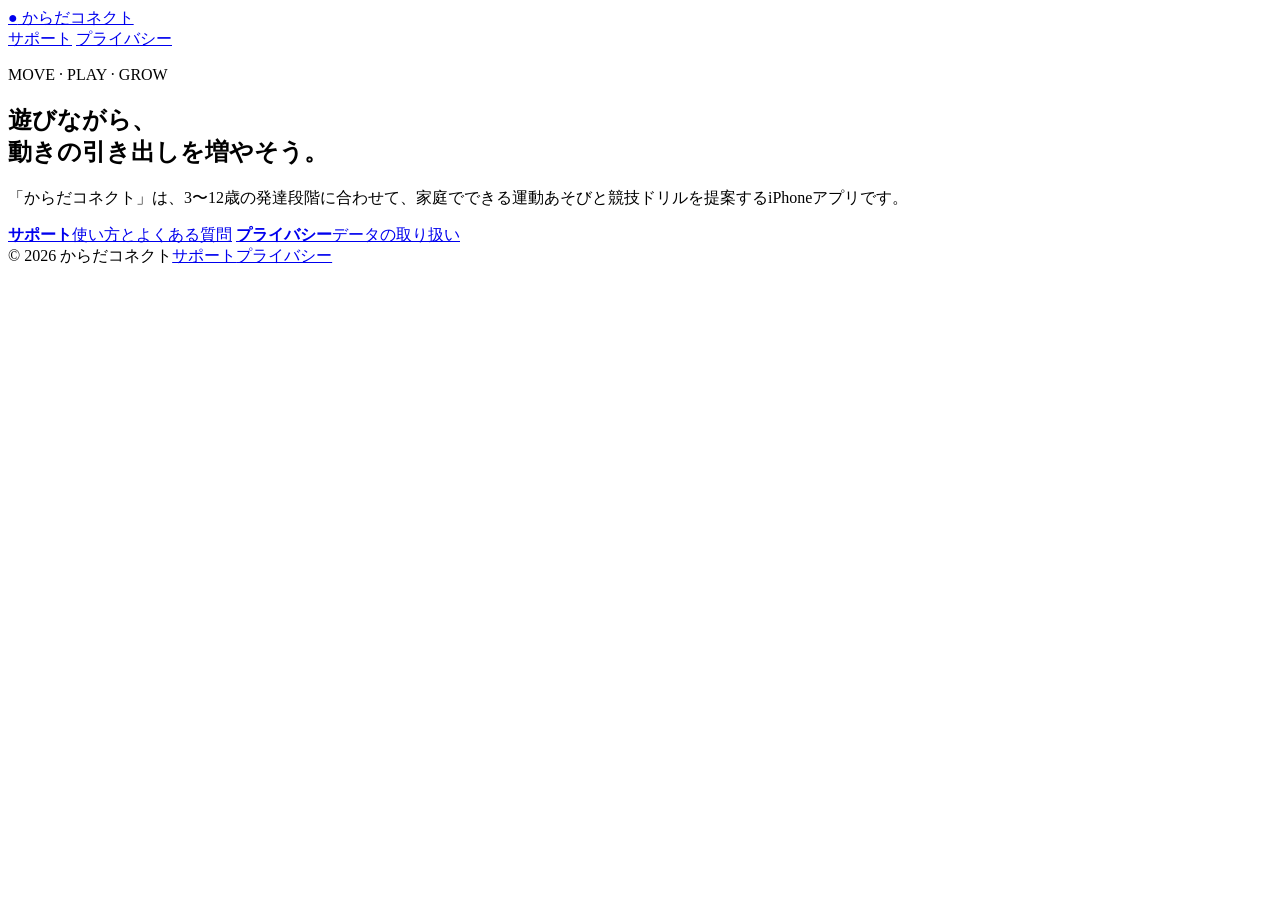
==== karada-connect/index.html @ 32f9a1f8 "Add Karada Connect index.html" ====
<!doctype html>
<html lang="ja">
<head>
  <meta charset="utf-8">
  <meta name="viewport" content="width=device-width, initial-scale=1">
  <meta name="description" content="からだコネクトの公式サポートサイトです。">
  <title>からだコネクト</title>
  <link rel="stylesheet" href="assets/style.css">
</head>
<body>
  <header class="site-header">
    <a class="brand" href="./"><span aria-hidden="true">●</span> からだコネクト</a>
    <nav aria-label="メインナビゲーション">
      <a href="support/">サポート</a>
      <a href="privacy/">プライバシー</a>
    </nav>
  </header>
  <main>
    <article class="hero">
      <p class="eyebrow">MOVE · PLAY · GROW</p>
      <h1>遊びながら、<br>動きの引き出しを増やそう。</h1>
      <p class="lead">「からだコネクト」は、3〜12歳の発達段階に合わせて、家庭でできる運動あそびと競技ドリルを提案するiPhoneアプリです。</p>
      <div class="cards">
        <a class="card" href="support/"><strong>サポート</strong><span>使い方とよくある質問</span></a>
        <a class="card" href="privacy/"><strong>プライバシー</strong><span>データの取り扱い</span></a>
      </div>
    </article>
  </main>
  <footer><span>© 2026 からだコネクト</span><a href="support/">サポート</a><a href="privacy/">プライバシー</a></footer>
</body>
</html>
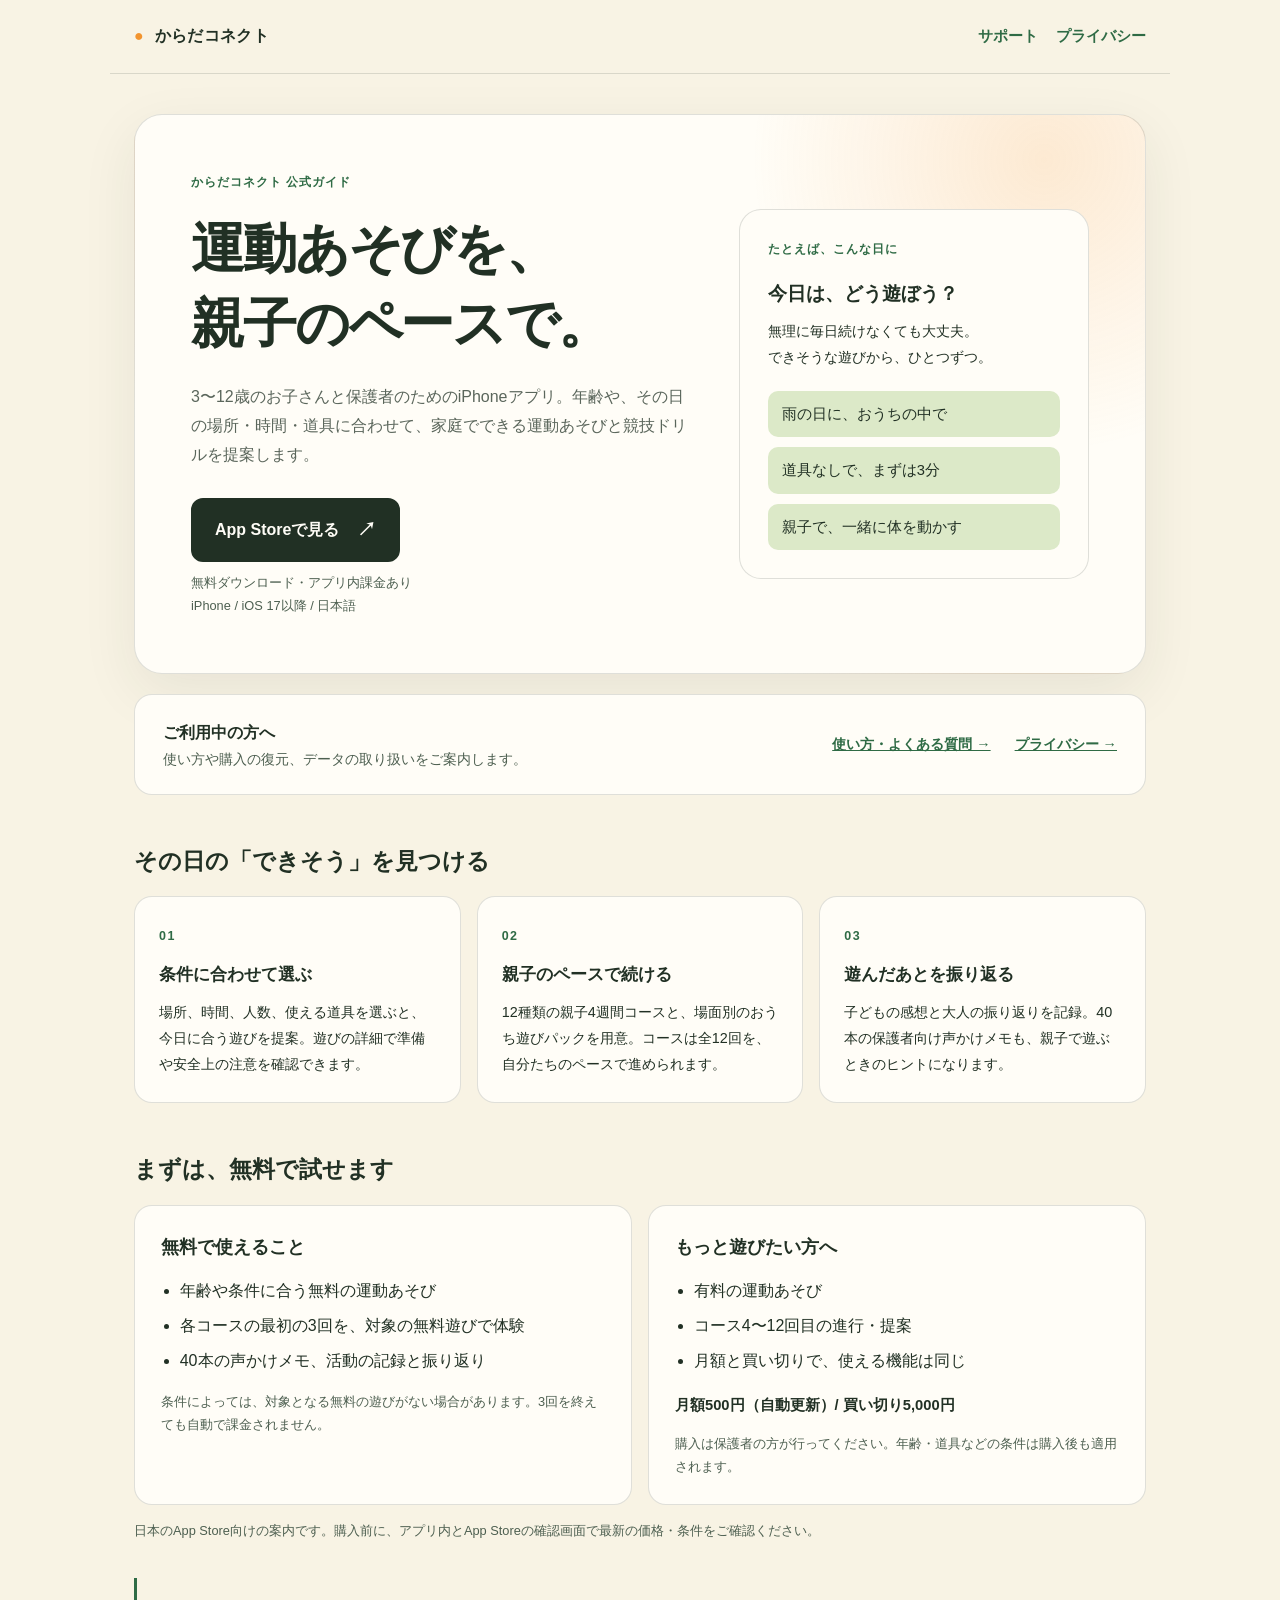
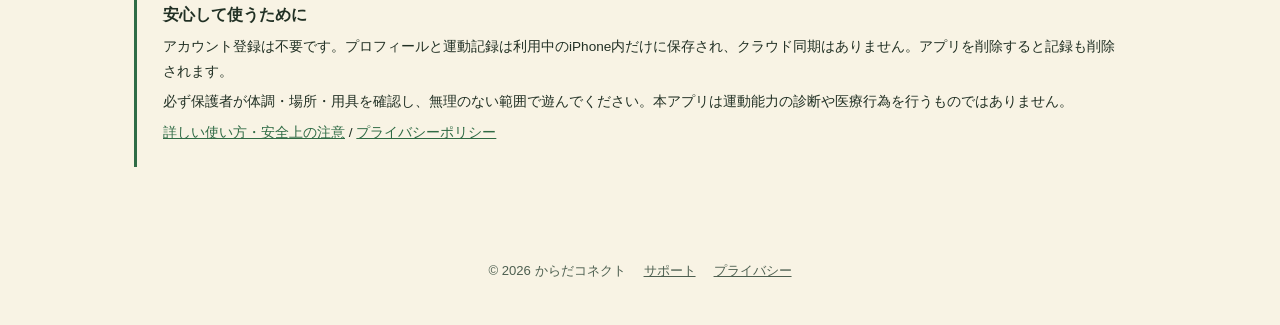
==== commit 1e740009: "Improve Karada Connect app guide and support navigation" ====
--- a/karada-connect/index.html
+++ b/karada-connect/index.html
@@ -3,28 +3,132 @@
 <head>
   <meta charset="utf-8">
   <meta name="viewport" content="width=device-width, initial-scale=1">
-  <meta name="description" content="からだコネクトの公式サポートサイトです。">
-  <title>からだコネクト</title>
+  <meta name="description" content="からだコネクトは、3〜12歳のお子さんと保護者のための運動あそびアプリ。家庭でできる遊びを、その日の場所や時間、道具に合わせて。アプリのご案内、使い方、プライバシーはこちら。">
+  <meta name="theme-color" content="#f8f3e4">
+  <title>からだコネクト | アプリのご案内・サポート</title>
+  <link rel="canonical" href="https://mikirice.github.io/clipmark-support/karada-connect/">
   <link rel="stylesheet" href="assets/style.css">
+  <style>
+    .home .skip-link { position:absolute; top:8px; left:16px; z-index:2; padding:10px 16px; background:var(--paper); transform:translateY(-160%); }
+    .home .skip-link:focus { transform:translateY(0); }
+    .home a:focus-visible { outline:3px solid var(--leaf); outline-offset:5px; }
+    .home .site-header { max-width:1060px; gap:20px; }
+    .home .site-header nav { flex-wrap:wrap; }
+    .home main { max-width:1060px; min-height:0; padding:40px 24px 64px; }
+    .home .intro { padding:clamp(26px,5vw,56px); }
+    .home .intro-grid { display:grid; grid-template-columns:minmax(0,1.45fr) minmax(0,1fr); gap:40px; align-items:center; }
+    .home .eyebrow { margin:0 0 18px; font-size:.78rem; letter-spacing:.08em; }
+    .home h1 { margin:0; font-size:clamp(2rem,4.7vw,3.35rem); line-height:1.4; letter-spacing:-.04em; }
+    .home .lead { margin:22px 0 0; font-size:1rem; }
+    .home .store-link { display:inline-flex; justify-content:center; align-items:center; gap:18px; min-height:52px; margin-top:28px; padding:13px 22px; background:var(--ink); color:var(--paper); border:2px solid var(--ink); border-radius:12px; text-decoration:none; font-weight:700; }
+    .home .store-link:hover { background:var(--leaf); border-color:var(--leaf); }
+    .home .store-link span { font-size:1.2rem; }
+    .home .download-note { margin:9px 0 0; font-size:.8rem; color:#4d5f50; }
+    .home .day-card { padding:28px; border:1px solid var(--line); border-radius:22px; background:var(--paper); }
+    .home .day-card h2 { margin:0; font-size:1.2rem; }
+    .home .day-card p { margin:10px 0 0; font-size:.9rem; }
+    .home .day-label { display:block; margin-bottom:16px; color:var(--leaf); font-size:.78rem; font-weight:700; letter-spacing:.08em; }
+    .home .day-list { list-style:none; margin:20px 0 0; padding:0; display:grid; gap:10px; }
+    .home .day-list li { padding:10px 14px; background:var(--leaf-soft); border-radius:10px; font-size:.92rem; }
+    .home .help-strip { display:flex; justify-content:space-between; gap:24px; align-items:center; margin-top:20px; padding:22px 28px; border:1px solid var(--line); border-radius:18px; background:var(--paper); }
+    .home .help-strip h2 { font-size:1rem; margin:0; }
+    .home .help-strip p { margin:3px 0 0; font-size:.85rem; color:#4d5f50; }
+    .home .help-links { display:flex; flex-wrap:wrap; gap:12px 24px; font-size:.9rem; font-weight:700; }
+    .home .section-heading { font-size:1.45rem; margin:44px 0 18px; }
+    .home .features { display:grid; grid-template-columns:repeat(3,minmax(0,1fr)); gap:16px; }
+    .home .feature { background:var(--paper); border:1px solid var(--line); border-radius:18px; padding:24px; }
+    .home .feature-num { color:var(--leaf); font-size:.78rem; font-weight:700; letter-spacing:.12em; }
+    .home .feature h3 { font-size:1.05rem; margin:10px 0; }
+    .home .feature p { margin:0; font-size:.9rem; }
+    .home .plans { display:grid; grid-template-columns:1fr 1fr; gap:16px; }
+    .home .plan { padding:26px; border:1px solid var(--line); border-radius:18px; background:var(--paper); }
+    .home .plan h3 { margin:0 0 14px; font-size:1.1rem; }
+    .home .plan ul { margin:0; padding-left:1.3em; font-size:.9rem; }
+    .home .plan li + li { margin-top:6px; }
+    .home .plan .price { margin:16px 0 0; font-weight:700; font-size:.92rem; }
+    .home .small-note { margin:14px 0 0; color:#4d5f50; font-size:.8rem; }
+    .home .care-note { margin-top:36px; padding:22px 26px; border-left:3px solid var(--leaf); }
+    .home .care-note h2 { font-size:1rem; margin:0 0 8px; }
+    .home .care-note p { margin:6px 0 0; font-size:.85rem; }
+    .home footer { max-width:1060px; margin:auto; color:#4d5f50; }
+    @media (max-width:760px) {
+      .home .intro-grid { grid-template-columns:1fr; gap:28px; }
+      .home .day-card { padding:22px; }
+      .home .day-list { margin-top:16px; }
+      .home .features { grid-template-columns:1fr; }
+      .home .feature { padding:22px; }
+      .home .help-strip { align-items:flex-start; flex-direction:column; gap:14px; }
+    }
+    @media (max-width:520px) {
+      .home .site-header { padding:18px 20px; flex-direction:column; gap:8px; }
+      .home main { padding:24px 16px 40px; }
+      .home h1 { font-size:clamp(1.65rem,7vw,2rem); }
+      .home .day-card h2 { font-size:1.05rem; }
+      .home .plans { grid-template-columns:1fr; }
+      .home .store-link { display:flex; }
+      .home .help-strip { padding:22px; }
+      .home footer { padding:24px 20px; }
+    }
+  </style>
 </head>
-<body>
+<body class="home">
+  <a class="skip-link" href="#main">本文へ移動</a>
   <header class="site-header">
     <a class="brand" href="./"><span aria-hidden="true">●</span> からだコネクト</a>
-    <nav aria-label="メインナビゲーション">
-      <a href="support/">サポート</a>
-      <a href="privacy/">プライバシー</a>
-    </nav>
+    <nav aria-label="メインナビゲーション"><a href="support/">サポート</a><a href="privacy/">プライバシー</a></nav>
   </header>
-  <main>
-    <article class="hero">
-      <p class="eyebrow">MOVE · PLAY · GROW</p>
-      <h1>遊びながら、<br>動きの引き出しを増やそう。</h1>
-      <p class="lead">「からだコネクト」は、3〜12歳の発達段階に合わせて、家庭でできる運動あそびと競技ドリルを提案するiPhoneアプリです。</p>
-      <div class="cards">
-        <a class="card" href="support/"><strong>サポート</strong><span>使い方とよくある質問</span></a>
-        <a class="card" href="privacy/"><strong>プライバシー</strong><span>データの取り扱い</span></a>
+  <main id="main">
+    <article class="hero intro" aria-labelledby="intro-title">
+      <div class="intro-grid">
+        <div>
+          <p class="eyebrow">からだコネクト 公式ガイド</p>
+          <h1 id="intro-title">運動あそびを、<br>親子のペースで。</h1>
+          <p class="lead">3〜12歳のお子さんと保護者のためのiPhoneアプリ。年齢や、その日の場所・時間・道具に合わせて、家庭でできる運動あそびと競技ドリルを提案します。</p>
+          <a class="store-link" href="https://apps.apple.com/jp/app/id6806118279">App Storeで見る <span aria-hidden="true">↗</span></a>
+          <p class="download-note">無料ダウンロード・アプリ内課金あり<br>iPhone / iOS 17以降 / 日本語</p>
+        </div>
+        <aside class="day-card" aria-labelledby="day-title">
+          <span class="day-label">たとえば、こんな日に</span>
+          <h2 id="day-title">今日は、どう遊ぼう？</h2>
+          <p>無理に毎日続けなくても大丈夫。<br>できそうな遊びから、ひとつずつ。</p>
+          <ul class="day-list">
+            <li>雨の日に、おうちの中で</li>
+            <li>道具なしで、まずは3分</li>
+            <li>親子で、一緒に体を動かす</li>
+          </ul>
+        </aside>
       </div>
     </article>
+
+    <section class="help-strip" aria-labelledby="help-title">
+      <div><h2 id="help-title">ご利用中の方へ</h2><p>使い方や購入の復元、データの取り扱いをご案内します。</p></div>
+      <div class="help-links"><a href="support/">使い方・よくある質問 →</a><a href="privacy/">プライバシー →</a></div>
+    </section>
+
+    <section aria-labelledby="features-title">
+      <h2 class="section-heading" id="features-title">その日の「できそう」を見つける</h2>
+      <div class="features">
+        <div class="feature"><span class="feature-num" aria-hidden="true">01</span><h3>条件に合わせて選ぶ</h3><p>場所、時間、人数、使える道具を選ぶと、今日に合う遊びを提案。遊びの詳細で準備や安全上の注意を確認できます。</p></div>
+        <div class="feature"><span class="feature-num" aria-hidden="true">02</span><h3>親子のペースで続ける</h3><p>12種類の親子4週間コースと、場面別のおうち遊びパックを用意。コースは全12回を、自分たちのペースで進められます。</p></div>
+        <div class="feature"><span class="feature-num" aria-hidden="true">03</span><h3>遊んだあとを振り返る</h3><p>子どもの感想と大人の振り返りを記録。40本の保護者向け声かけメモも、親子で遊ぶときのヒントになります。</p></div>
+      </div>
+    </section>
+
+    <section aria-labelledby="plans-title">
+      <h2 class="section-heading" id="plans-title">まずは、無料で試せます</h2>
+      <div class="plans">
+        <div class="plan"><h3>無料で使えること</h3><ul><li>年齢や条件に合う無料の運動あそび</li><li>各コースの最初の3回を、対象の無料遊びで体験</li><li>40本の声かけメモ、活動の記録と振り返り</li></ul><p class="small-note">条件によっては、対象となる無料の遊びがない場合があります。3回を終えても自動で課金されません。</p></div>
+        <div class="plan"><h3>もっと遊びたい方へ</h3><ul><li>有料の運動あそび</li><li>コース4〜12回目の進行・提案</li><li>月額と買い切りで、使える機能は同じ</li></ul><p class="price">月額500円（自動更新）/ 買い切り5,000円</p><p class="small-note">購入は保護者の方が行ってください。年齢・道具などの条件は購入後も適用されます。</p></div>
+      </div>
+      <p class="small-note">日本のApp Store向けの案内です。購入前に、アプリ内とApp Storeの確認画面で最新の価格・条件をご確認ください。</p>
+    </section>
+
+    <section class="care-note" aria-labelledby="care-title">
+      <h2 id="care-title">安心して使うために</h2>
+      <p>アカウント登録は不要です。プロフィールと運動記録は利用中のiPhone内だけに保存され、クラウド同期はありません。アプリを削除すると記録も削除されます。</p>
+      <p>必ず保護者が体調・場所・用具を確認し、無理のない範囲で遊んでください。本アプリは運動能力の診断や医療行為を行うものではありません。</p>
+      <p><a href="support/">詳しい使い方・安全上の注意</a> / <a href="privacy/">プライバシーポリシー</a></p>
+    </section>
   </main>
   <footer><span>© 2026 からだコネクト</span><a href="support/">サポート</a><a href="privacy/">プライバシー</a></footer>
 </body>
--- a/karada-connect/assets/style.css
+++ b/karada-connect/assets/style.css
@@ -0,0 +1,41 @@
+:root {
+  color-scheme: light;
+  --canvas: #f8f3e4;
+  --paper: #fffdf7;
+  --ink: #213024;
+  --leaf: #2f6b45;
+  --leaf-soft: #dce9c8;
+  --sun: #f2942e;
+  --line: rgba(33, 48, 36, 0.14);
+}
+
+* { box-sizing: border-box; }
+html { background: var(--canvas); }
+body { margin: 0; color: var(--ink); background: var(--canvas); font-family: -apple-system, BlinkMacSystemFont, "Hiragino Sans", "Yu Gothic", sans-serif; line-height: 1.8; }
+a { color: var(--leaf); }
+.site-header { display: flex; justify-content: space-between; align-items: center; gap: 20px; max-width: 980px; margin: 0 auto; padding: 22px 24px; border-bottom: 1px solid var(--line); }
+.brand { color: var(--ink); font-weight: 800; text-decoration: none; letter-spacing: .02em; }
+.brand span { color: var(--sun); margin-right: 6px; }
+nav { display: flex; gap: 18px; }
+nav a { font-size: .92rem; font-weight: 700; text-decoration: none; }
+main { max-width: 820px; min-height: calc(100vh - 170px); margin: 0 auto; padding: 64px 24px 88px; }
+article { background: var(--paper); border: 1px solid var(--line); border-radius: 28px; padding: clamp(26px, 6vw, 64px); box-shadow: 0 18px 55px rgba(33, 48, 36, .08); }
+.hero { background: radial-gradient(circle at 90% 8%, rgba(242,148,46,.18), transparent 28%), var(--paper); }
+.eyebrow { margin: 0 0 8px; color: var(--leaf); font-size: .78rem; font-weight: 900; letter-spacing: .18em; }
+h1 { margin: 0 0 20px; font-size: clamp(2rem, 7vw, 4.2rem); line-height: 1.2; letter-spacing: -.03em; }
+h2 { margin: 2.2em 0 .45em; padding-top: .2em; font-size: 1.25rem; line-height: 1.5; }
+p, li { font-size: 1rem; }
+.lead { max-width: 650px; color: rgba(33,48,36,.74); font-size: 1.08rem; }
+.notice { margin: 24px 0; padding: 18px 20px; border-left: 5px solid var(--sun); border-radius: 12px; background: #fff4df; font-weight: 650; }
+.cards { display: grid; grid-template-columns: repeat(2, minmax(0, 1fr)); gap: 14px; margin-top: 36px; }
+.card { display: flex; flex-direction: column; gap: 4px; min-height: 120px; padding: 22px; color: var(--ink); background: var(--leaf-soft); border-radius: 20px; text-decoration: none; }
+.card strong { font-size: 1.15rem; }
+.card span { color: rgba(33,48,36,.65); font-size: .9rem; }
+footer { display: flex; justify-content: center; flex-wrap: wrap; gap: 18px; padding: 28px 24px 42px; color: rgba(33,48,36,.6); font-size: .82rem; }
+footer a { color: inherit; }
+@media (max-width: 600px) {
+  .site-header { align-items: flex-start; }
+  nav { gap: 10px; }
+  .cards { grid-template-columns: 1fr; }
+  main { padding-top: 28px; }
+}
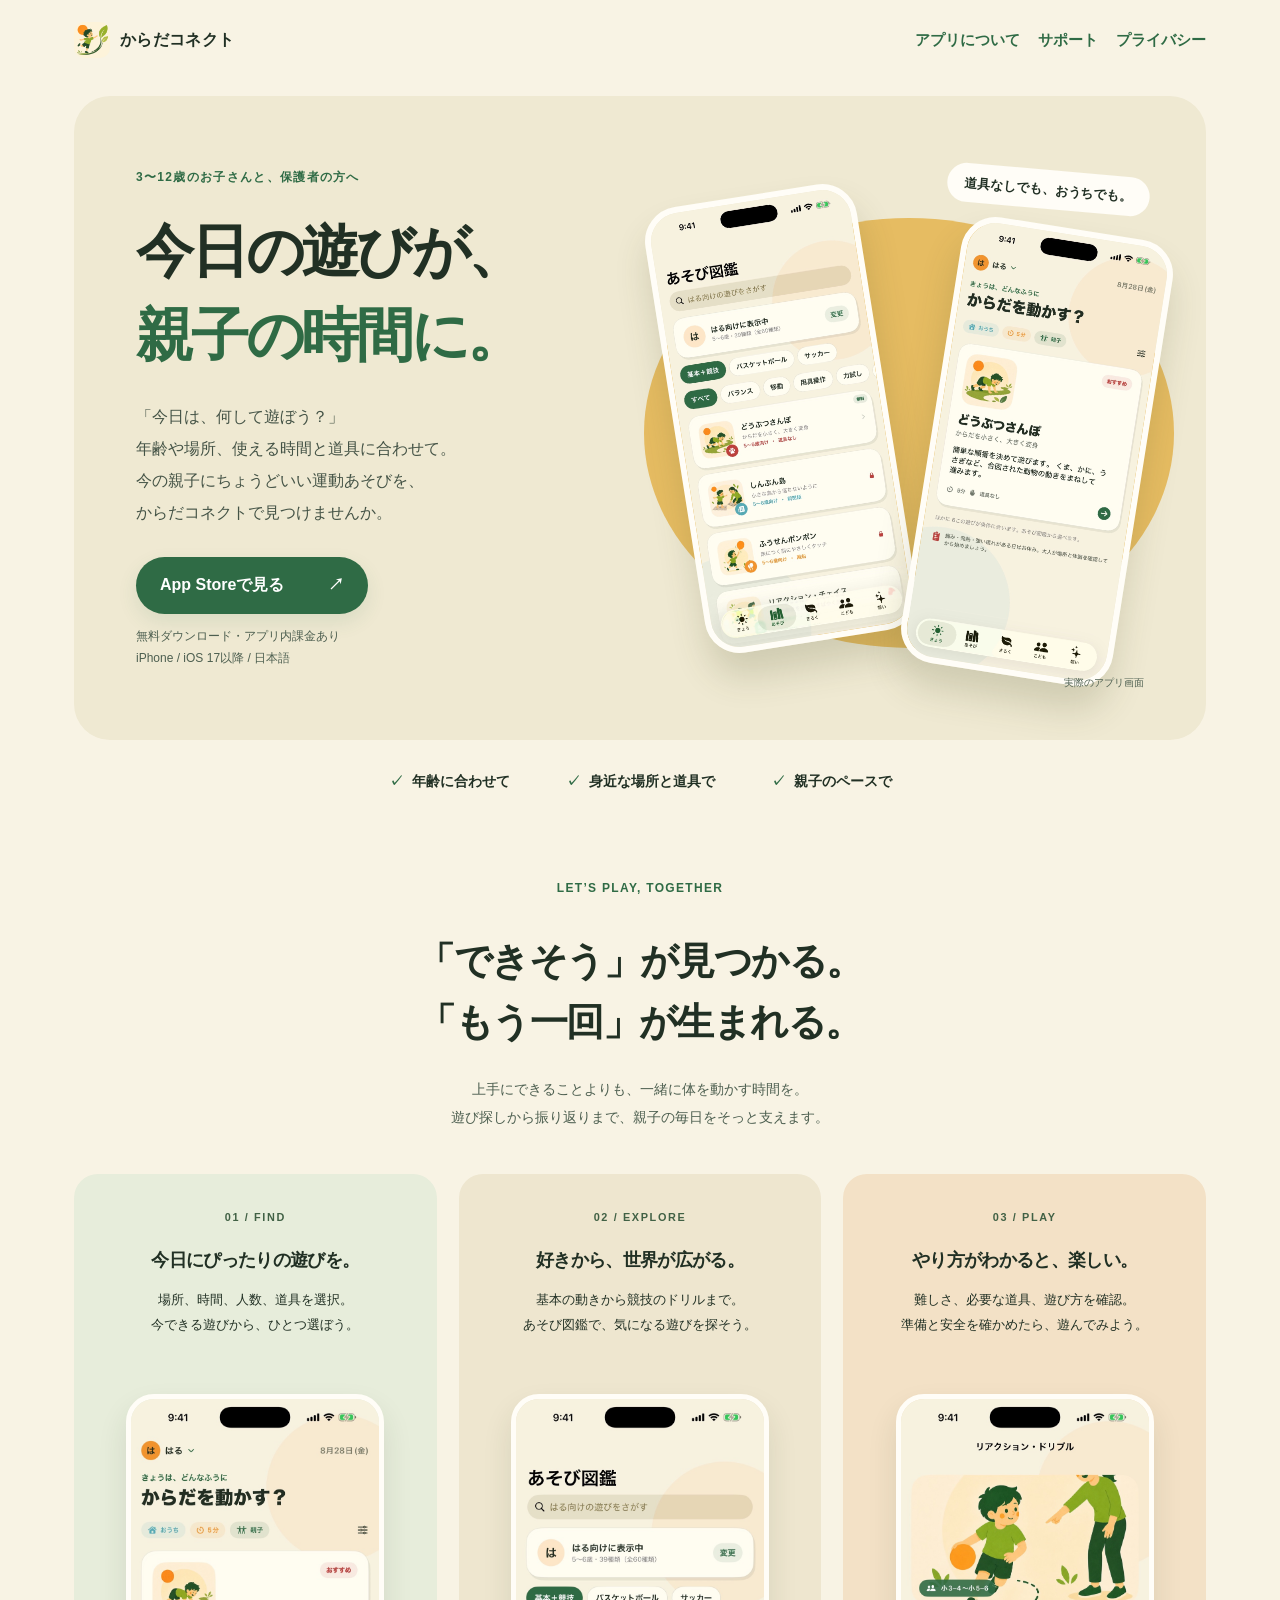
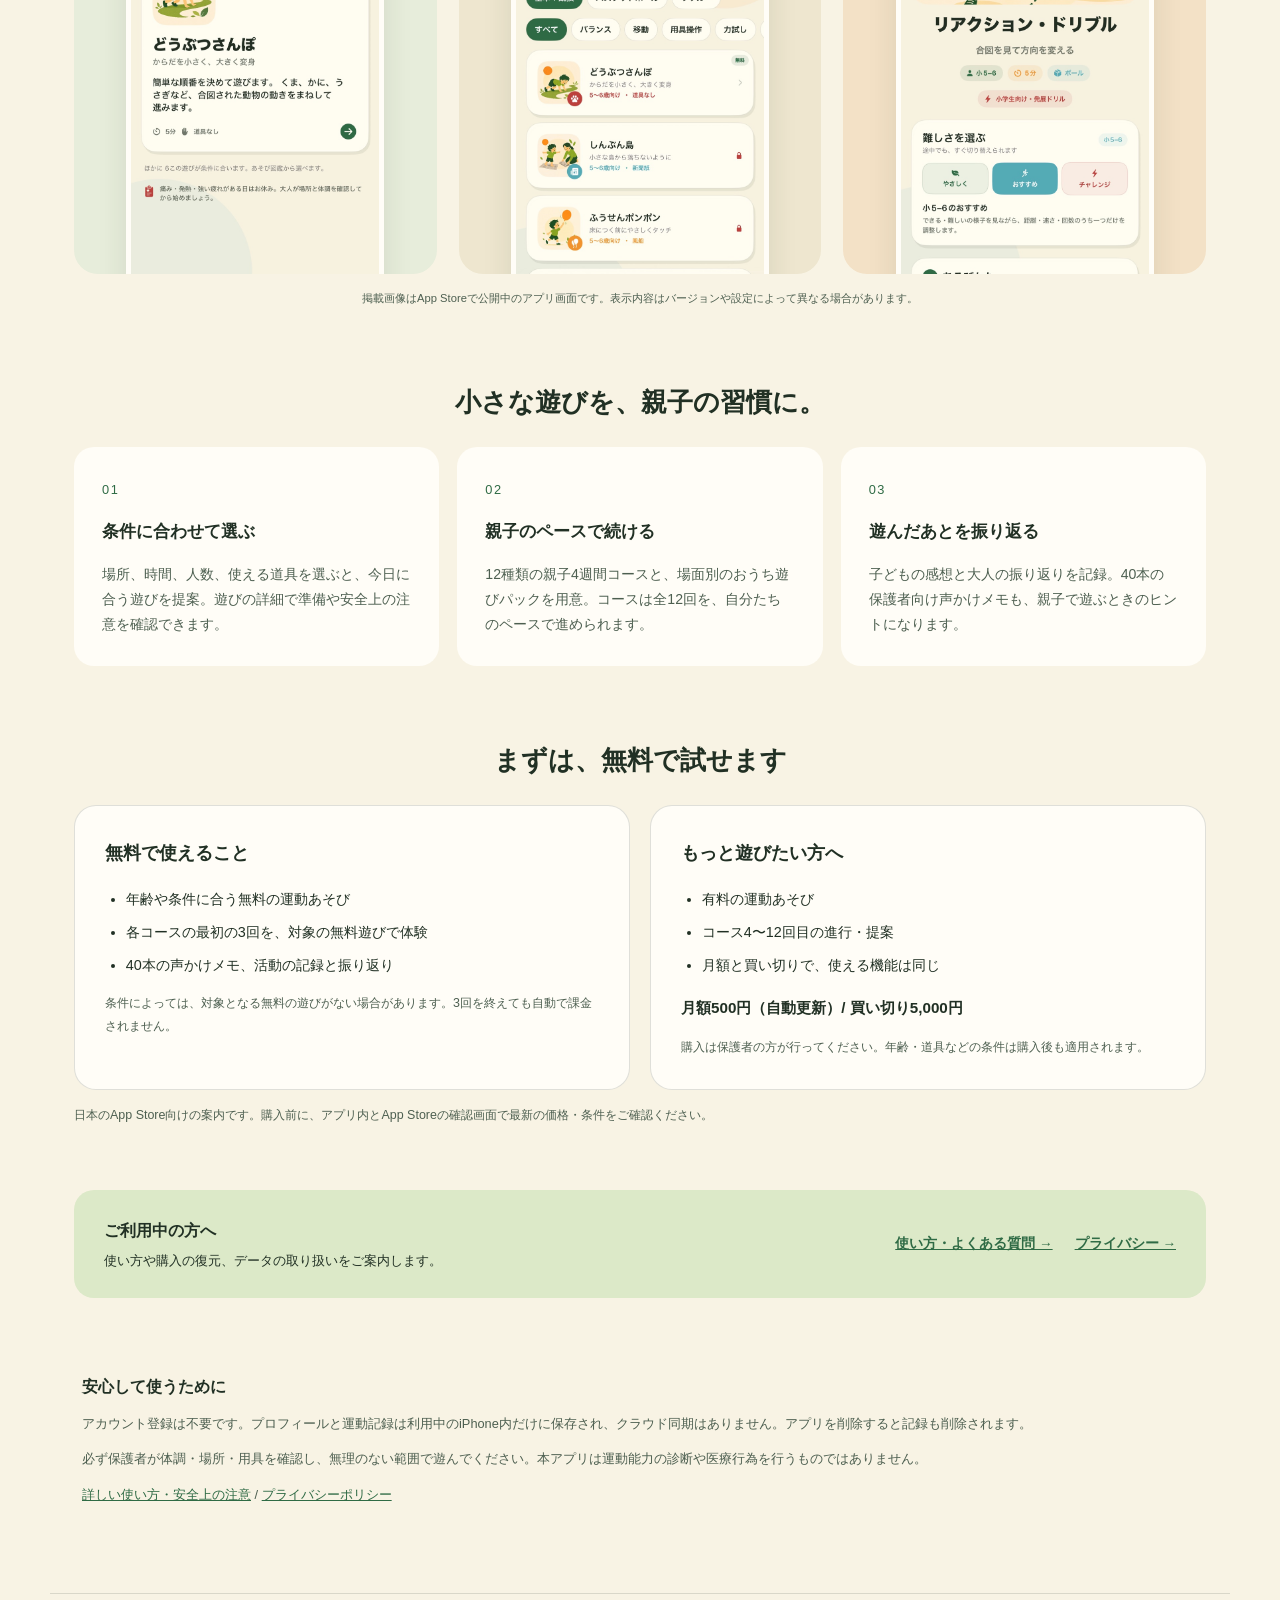
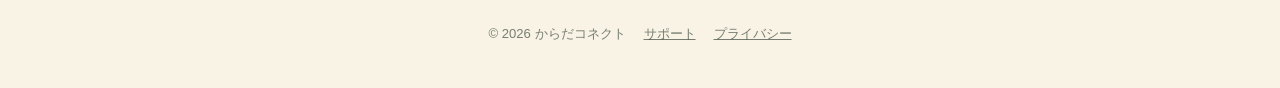
==== commit 5ea397cd: "Build visual Karada Connect landing page with official app screenshots" ====
--- a/karada-connect/index.html
+++ b/karada-connect/index.html
@@ -8,105 +8,48 @@
   <title>からだコネクト | アプリのご案内・サポート</title>
   <link rel="canonical" href="https://mikirice.github.io/clipmark-support/karada-connect/">
   <link rel="stylesheet" href="assets/style.css">
-  <style>
-    .home .skip-link { position:absolute; top:8px; left:16px; z-index:2; padding:10px 16px; background:var(--paper); transform:translateY(-160%); }
-    .home .skip-link:focus { transform:translateY(0); }
-    .home a:focus-visible { outline:3px solid var(--leaf); outline-offset:5px; }
-    .home .site-header { max-width:1060px; gap:20px; }
-    .home .site-header nav { flex-wrap:wrap; }
-    .home main { max-width:1060px; min-height:0; padding:40px 24px 64px; }
-    .home .intro { padding:clamp(26px,5vw,56px); }
-    .home .intro-grid { display:grid; grid-template-columns:minmax(0,1.45fr) minmax(0,1fr); gap:40px; align-items:center; }
-    .home .eyebrow { margin:0 0 18px; font-size:.78rem; letter-spacing:.08em; }
-    .home h1 { margin:0; font-size:clamp(2rem,4.7vw,3.35rem); line-height:1.4; letter-spacing:-.04em; }
-    .home .lead { margin:22px 0 0; font-size:1rem; }
-    .home .store-link { display:inline-flex; justify-content:center; align-items:center; gap:18px; min-height:52px; margin-top:28px; padding:13px 22px; background:var(--ink); color:var(--paper); border:2px solid var(--ink); border-radius:12px; text-decoration:none; font-weight:700; }
-    .home .store-link:hover { background:var(--leaf); border-color:var(--leaf); }
-    .home .store-link span { font-size:1.2rem; }
-    .home .download-note { margin:9px 0 0; font-size:.8rem; color:#4d5f50; }
-    .home .day-card { padding:28px; border:1px solid var(--line); border-radius:22px; background:var(--paper); }
-    .home .day-card h2 { margin:0; font-size:1.2rem; }
-    .home .day-card p { margin:10px 0 0; font-size:.9rem; }
-    .home .day-label { display:block; margin-bottom:16px; color:var(--leaf); font-size:.78rem; font-weight:700; letter-spacing:.08em; }
-    .home .day-list { list-style:none; margin:20px 0 0; padding:0; display:grid; gap:10px; }
-    .home .day-list li { padding:10px 14px; background:var(--leaf-soft); border-radius:10px; font-size:.92rem; }
-    .home .help-strip { display:flex; justify-content:space-between; gap:24px; align-items:center; margin-top:20px; padding:22px 28px; border:1px solid var(--line); border-radius:18px; background:var(--paper); }
-    .home .help-strip h2 { font-size:1rem; margin:0; }
-    .home .help-strip p { margin:3px 0 0; font-size:.85rem; color:#4d5f50; }
-    .home .help-links { display:flex; flex-wrap:wrap; gap:12px 24px; font-size:.9rem; font-weight:700; }
-    .home .section-heading { font-size:1.45rem; margin:44px 0 18px; }
-    .home .features { display:grid; grid-template-columns:repeat(3,minmax(0,1fr)); gap:16px; }
-    .home .feature { background:var(--paper); border:1px solid var(--line); border-radius:18px; padding:24px; }
-    .home .feature-num { color:var(--leaf); font-size:.78rem; font-weight:700; letter-spacing:.12em; }
-    .home .feature h3 { font-size:1.05rem; margin:10px 0; }
-    .home .feature p { margin:0; font-size:.9rem; }
-    .home .plans { display:grid; grid-template-columns:1fr 1fr; gap:16px; }
-    .home .plan { padding:26px; border:1px solid var(--line); border-radius:18px; background:var(--paper); }
-    .home .plan h3 { margin:0 0 14px; font-size:1.1rem; }
-    .home .plan ul { margin:0; padding-left:1.3em; font-size:.9rem; }
-    .home .plan li + li { margin-top:6px; }
-    .home .plan .price { margin:16px 0 0; font-weight:700; font-size:.92rem; }
-    .home .small-note { margin:14px 0 0; color:#4d5f50; font-size:.8rem; }
-    .home .care-note { margin-top:36px; padding:22px 26px; border-left:3px solid var(--leaf); }
-    .home .care-note h2 { font-size:1rem; margin:0 0 8px; }
-    .home .care-note p { margin:6px 0 0; font-size:.85rem; }
-    .home footer { max-width:1060px; margin:auto; color:#4d5f50; }
-    @media (max-width:760px) {
-      .home .intro-grid { grid-template-columns:1fr; gap:28px; }
-      .home .day-card { padding:22px; }
-      .home .day-list { margin-top:16px; }
-      .home .features { grid-template-columns:1fr; }
-      .home .feature { padding:22px; }
-      .home .help-strip { align-items:flex-start; flex-direction:column; gap:14px; }
-    }
-    @media (max-width:520px) {
-      .home .site-header { padding:18px 20px; flex-direction:column; gap:8px; }
-      .home main { padding:24px 16px 40px; }
-      .home h1 { font-size:clamp(1.65rem,7vw,2rem); }
-      .home .day-card h2 { font-size:1.05rem; }
-      .home .plans { grid-template-columns:1fr; }
-      .home .store-link { display:flex; }
-      .home .help-strip { padding:22px; }
-      .home footer { padding:24px 20px; }
-    }
-  </style>
+  <link rel="stylesheet" href="assets/landing.css">
+  <meta property="og:title" content="からだコネクト | 今日の遊びが、親子の時間に。">
+  <meta property="og:description" content="3〜12歳の親子に。場所・時間・道具に合わせて、今日できる運動あそびを見つけよう。">
+  <meta property="og:image" content="https://mikirice.github.io/clipmark-support/karada-connect/assets/app-icon.jpg">
 </head>
 <body class="home">
   <a class="skip-link" href="#main">本文へ移動</a>
   <header class="site-header">
-    <a class="brand" href="./"><span aria-hidden="true">●</span> からだコネクト</a>
-    <nav aria-label="メインナビゲーション"><a href="support/">サポート</a><a href="privacy/">プライバシー</a></nav>
+    <a class="brand" href="./"><img src="assets/app-icon.jpg" alt="" width="36" height="36"> からだコネクト</a>
+    <nav aria-label="メインナビゲーション"><a href="#experience">アプリについて</a><a href="support/">サポート</a><a href="privacy/">プライバシー</a></nav>
   </header>
   <main id="main">
     <article class="hero intro" aria-labelledby="intro-title">
       <div class="intro-grid">
         <div>
-          <p class="eyebrow">からだコネクト 公式ガイド</p>
-          <h1 id="intro-title">運動あそびを、<br>親子のペースで。</h1>
-          <p class="lead">3〜12歳のお子さんと保護者のためのiPhoneアプリ。年齢や、その日の場所・時間・道具に合わせて、家庭でできる運動あそびと競技ドリルを提案します。</p>
+          <p class="eyebrow">3〜12歳のお子さんと、保護者の方へ</p>
+          <h1 id="intro-title">今日の遊びが、<br><em>親子の時間に。</em></h1>
+          <p class="lead">「今日は、何して遊ぼう？」<br>年齢や場所、使える時間と道具に合わせて。<br>今の親子にちょうどいい運動あそびを、<br class="desktop-break">からだコネクトで見つけませんか。</p>
           <a class="store-link" href="https://apps.apple.com/jp/app/id6806118279">App Storeで見る <span aria-hidden="true">↗</span></a>
           <p class="download-note">無料ダウンロード・アプリ内課金あり<br>iPhone / iOS 17以降 / 日本語</p>
         </div>
-        <aside class="day-card" aria-labelledby="day-title">
-          <span class="day-label">たとえば、こんな日に</span>
-          <h2 id="day-title">今日は、どう遊ぼう？</h2>
-          <p>無理に毎日続けなくても大丈夫。<br>できそうな遊びから、ひとつずつ。</p>
-          <ul class="day-list">
-            <li>雨の日に、おうちの中で</li>
-            <li>道具なしで、まずは3分</li>
-            <li>親子で、一緒に体を動かす</li>
-          </ul>
-        </aside>
+        <div class="hero-visual">
+          <span class="orbit-label">道具なしでも、おうちでも。</span>
+          <div class="phone phone-back"><img src="assets/screen-library.jpg" alt="あそび図鑑。年齢や運動の種類から遊びを探せる画面" width="750" height="1624"></div>
+          <div class="phone phone-front"><img src="assets/screen-today.jpg" alt="きょうの遊び。場所や時間などの条件を選ぶアプリ画面" width="750" height="1624" fetchpriority="high"></div>
+          <span class="visual-caption">実際のアプリ画面</span>
+        </div>
       </div>
     </article>
 
-    <section class="help-strip" aria-labelledby="help-title">
-      <div><h2 id="help-title">ご利用中の方へ</h2><p>使い方や購入の復元、データの取り扱いをご案内します。</p></div>
-      <div class="help-links"><a href="support/">使い方・よくある質問 →</a><a href="privacy/">プライバシー →</a></div>
+    <div class="promise-strip"><span>年齢に合わせて</span><span>身近な場所と道具で</span><span>親子のペースで</span></div>
+    <section id="experience" class="experience" aria-labelledby="experience-title">
+      <div class="section-intro"><p class="eyebrow">LET’S PLAY, TOGETHER</p><h2 id="experience-title">「できそう」が見つかる。<br>「もう一回」が生まれる。</h2><p>上手にできることよりも、一緒に体を動かす時間を。<br>遊び探しから振り返りまで、親子の毎日をそっと支えます。</p></div>
+      <div class="walkthrough">
+        <div class="screen-card"><div class="screen-copy"><span class="step">01 / FIND</span><h3>今日にぴったりの遊びを。</h3><p>場所、時間、人数、道具を選択。<br>今できる遊びから、ひとつ選ぼう。</p></div><img src="assets/screen-today.jpg" alt="きょうの遊びの条件選択画面" width="750" height="1624" loading="lazy"></div>
+        <div class="screen-card"><div class="screen-copy"><span class="step">02 / EXPLORE</span><h3>好きから、世界が広がる。</h3><p>基本の動きから競技のドリルまで。<br>あそび図鑑で、気になる遊びを探そう。</p></div><img src="assets/screen-library.jpg" alt="バランスや移動など、種類別に探せるあそび図鑑" width="750" height="1624" loading="lazy"></div>
+        <div class="screen-card"><div class="screen-copy"><span class="step">03 / PLAY</span><h3>やり方がわかると、楽しい。</h3><p>難しさ、必要な道具、遊び方を確認。<br>準備と安全を確かめたら、遊んでみよう。</p></div><img src="assets/screen-detail.jpg" alt="リアクション・ドリルの難しさや道具を確認する詳細画面" width="750" height="1624" loading="lazy"></div>
+      </div><p class="small-note screen-note">掲載画像はApp Storeで公開中のアプリ画面です。表示内容はバージョンや設定によって異なる場合があります。</p>
     </section>
 
     <section aria-labelledby="features-title">
-      <h2 class="section-heading" id="features-title">その日の「できそう」を見つける</h2>
+      <h2 class="section-heading" id="features-title">小さな遊びを、親子の習慣に。</h2>
       <div class="features">
         <div class="feature"><span class="feature-num" aria-hidden="true">01</span><h3>条件に合わせて選ぶ</h3><p>場所、時間、人数、使える道具を選ぶと、今日に合う遊びを提案。遊びの詳細で準備や安全上の注意を確認できます。</p></div>
         <div class="feature"><span class="feature-num" aria-hidden="true">02</span><h3>親子のペースで続ける</h3><p>12種類の親子4週間コースと、場面別のおうち遊びパックを用意。コースは全12回を、自分たちのペースで進められます。</p></div>
@@ -114,13 +57,18 @@
       </div>
     </section>
 
-    <section aria-labelledby="plans-title">
+    <section class="pricing-section" aria-labelledby="plans-title">
       <h2 class="section-heading" id="plans-title">まずは、無料で試せます</h2>
       <div class="plans">
         <div class="plan"><h3>無料で使えること</h3><ul><li>年齢や条件に合う無料の運動あそび</li><li>各コースの最初の3回を、対象の無料遊びで体験</li><li>40本の声かけメモ、活動の記録と振り返り</li></ul><p class="small-note">条件によっては、対象となる無料の遊びがない場合があります。3回を終えても自動で課金されません。</p></div>
         <div class="plan"><h3>もっと遊びたい方へ</h3><ul><li>有料の運動あそび</li><li>コース4〜12回目の進行・提案</li><li>月額と買い切りで、使える機能は同じ</li></ul><p class="price">月額500円（自動更新）/ 買い切り5,000円</p><p class="small-note">購入は保護者の方が行ってください。年齢・道具などの条件は購入後も適用されます。</p></div>
       </div>
       <p class="small-note">日本のApp Store向けの案内です。購入前に、アプリ内とApp Storeの確認画面で最新の価格・条件をご確認ください。</p>
+    </section>
+
+    <section class="help-strip" aria-labelledby="help-title">
+      <div><h2 id="help-title">ご利用中の方へ</h2><p>使い方や購入の復元、データの取り扱いをご案内します。</p></div>
+      <div class="help-links"><a href="support/">使い方・よくある質問 →</a><a href="privacy/">プライバシー →</a></div>
     </section>
 
     <section class="care-note" aria-labelledby="care-title">
--- a/karada-connect/assets/landing.css
+++ b/karada-connect/assets/landing.css
@@ -0,0 +1,69 @@
+html { scroll-behavior:smooth; scroll-padding-top:24px; }
+.home .skip-link { position:absolute;top:8px;left:16px;z-index:5;padding:10px 16px;background:var(--paper);transform:translateY(-160%); }
+.home .skip-link:focus { transform:translateY(0); }
+.home a:focus-visible { outline:3px solid var(--sun);outline-offset:5px; }
+.home .site-header { max-width:1180px;border:0; }
+.home .brand { display:flex;align-items:center;gap:10px; }
+.home .brand img { border-radius:10px; }
+.home main { max-width:1180px;min-height:0;padding:16px 24px 64px; }
+.home .intro { padding:clamp(28px,5vw,62px);border:0;box-shadow:none;background:#efe9d2;border-radius:36px;overflow:hidden; }
+.home .intro-grid { display:grid;grid-template-columns:1.1fr 1fr;gap:20px;align-items:center; }
+.home .eyebrow { margin:0 0 22px;font-size:.75rem;letter-spacing:.11em; }
+.home h1 { font-size:clamp(2.5rem,4.5vw,3.8rem);line-height:1.45;letter-spacing:-.055em;margin:0; }
+.home h1 em { font-style:normal;color:var(--leaf); }
+.home .lead { margin:24px 0 0;font-size:1rem;line-height:2;color:#445346; }
+.home .store-link { display:inline-flex;justify-content:space-between;align-items:center;gap:44px;min-height:56px;margin-top:28px;padding:14px 24px;background:var(--leaf);color:white;border-radius:100px;text-decoration:none;font-weight:700;box-shadow:0 8px 20px #2f6b451c; }
+.home .store-link:hover { background:#214e32; }
+.home .download-note { font-size:.75rem;color:#4d5f50;margin:12px 0 0; }
+.hero-visual { height:520px;position:relative;isolation:isolate; }
+.hero-visual::before { content:'';position:absolute;inset:60px -30px 30px;border-radius:50%;background:#e6bc62;z-index:-1; }
+.phone { position:absolute;width:214px;border:6px solid #fffdf7;border-radius:35px;overflow:hidden;box-shadow:0 24px 35px #4c512330;line-height:0; }
+.phone img { width:100%;height:auto; }
+.phone-back { left:0;top:35px;transform:rotate(-9deg); }
+.phone-front { right:0;top:68px;transform:rotate(9deg); }
+.orbit-label { position:absolute;right:-6px;top:12px;z-index:2;background:var(--paper);padding:8px 17px;border-radius:30px;font-size:.8rem;font-weight:700;transform:rotate(5deg); }
+.visual-caption { position:absolute;bottom:-15px;right:0;font-size:.65rem;color:#4d5f50; }
+.promise-strip { display:flex;justify-content:center;gap:56px;padding:30px 16px;font-size:.85rem;font-weight:700; }
+.promise-strip span::before { content:'✓';color:var(--leaf);margin-right:9px; }
+.experience { padding-top:54px; }
+.section-intro { text-align:center; }
+.section-intro h2 { font-size:clamp(1.8rem,3vw,2.5rem);line-height:1.6;margin:0;letter-spacing:-.04em; }
+.section-intro p:not(.eyebrow) { font-size:.9rem;line-height:2;color:#4d5f50;margin-top:22px; }
+.walkthrough { display:grid;grid-template-columns:repeat(3,minmax(0,1fr));gap:22px;margin-top:42px; }
+.screen-card { overflow:hidden;border-radius:24px;background:#e7eddb;text-align:center;padding:28px 20px 0; }
+.screen-card:nth-child(2) { background:#eee6cf; }
+.screen-card:nth-child(3) { background:#f3e1c6; }
+.screen-copy { min-height:174px; }
+.step { color:#416145;font-size:.68rem;letter-spacing:.15em;font-weight:700; }
+.screen-copy h3 { font-size:1.15rem;letter-spacing:-.035em;margin:12px 0; }
+.screen-copy p { font-size:.82rem;line-height:1.9;margin:0; }
+.screen-card>img { display:block;width:80%;height:auto;margin:18px auto -70px;border:5px solid #fffdf7;border-radius:28px;box-shadow:0 15px 30px #25361c1c; }
+.home .small-note { font-size:.78rem;color:#4d5f50;margin:14px 0 0; }
+.home .screen-note { text-align:center;font-size:.7rem; }
+.home .section-heading { font-size:1.65rem;margin:70px 0 24px;text-align:center; }
+.home .features { display:grid;grid-template-columns:repeat(3,minmax(0,1fr));gap:18px; }
+.home .feature { padding:28px;background:var(--paper);border-radius:20px; }
+.home .feature-num { color:var(--leaf);font-size:.8rem;letter-spacing:.12em; }
+.home .feature h3 { font-size:1.05rem;margin:14px 0; }
+.home .feature p { margin:0;font-size:.88rem;color:#4d5f50; }
+.home .plans { display:grid;grid-template-columns:1fr 1fr;gap:20px; }
+.home .plan { padding:30px;border:1px solid var(--line);border-radius:22px;background:var(--paper); }
+.home .plan h3 { margin:0 0 18px;font-size:1.15rem; }
+.home .plan ul { margin:0;padding-left:1.3em; }
+.home .plan li { font-size:.9rem;margin:7px 0; }
+.home .plan .price { font-size:.95rem;font-weight:700; }
+.home .help-strip { display:flex;justify-content:space-between;gap:24px;align-items:center;margin-top:64px;padding:26px 30px;background:var(--leaf-soft);border-radius:20px; }
+.home .help-strip h2 { font-size:1rem;margin:0; }
+.home .help-strip p { margin:6px 0 0;font-size:.8rem; }
+.home .help-links { display:flex;flex-wrap:wrap;gap:12px 22px;font-size:.85rem;font-weight:700; }
+.home .care-note { padding:10px 8px;margin-top:28px; }
+.home .care-note h2 { font-size:1rem; }
+.home .care-note p { font-size:.8rem;color:#4d5f50; }
+.home footer { max-width:1180px;margin:auto;border-top:1px solid var(--line); }
+@media (max-width:1000px) { .phone { width:185px; }.hero-visual { height:470px; }.home h1 { font-size:2.7rem; }.phone-back { left:-5px; }.phone-front { right:-10px; }.screen-copy h3 { font-size:1rem; }.screen-card { padding:24px 12px 0; } }
+@media (max-width:760px) { .home .intro-grid { grid-template-columns:1fr; }.home .intro { padding:32px 26px; }.home h1 { font-size:clamp(2rem,8vw,3.2rem); }.hero-visual { width:340px;max-width:100%;height:440px;margin:30px auto 0; }.phone { width:180px; }.phone-back { left:6px;top:18px; }.phone-front { right:6px;top:48px; }.orbit-label { top:-10px; }.visual-caption { bottom:-10px; }.promise-strip { gap:10px;justify-content:space-between;font-size:.7rem;padding:22px 0; }.promise-strip span::before { margin-right:4px; }.walkthrough { gap:14px;grid-template-columns:1fr; }.screen-card { display:grid;grid-template-columns:1fr 1fr;align-items:center;text-align:left;padding:24px 16px 0;gap:12px; }.screen-copy { min-height:0;padding-bottom:24px; }.screen-copy h3 { font-size:1.05rem; }.screen-copy p { font-size:.78rem; }.screen-card>img { width:100%;margin:0 auto -65px;border-width:4px;border-radius:22px; }.home .features { grid-template-columns:1fr; }.home .section-heading { font-size:1.4rem;margin-top:48px; }.home .plans { grid-template-columns:1fr; }.home .help-strip { flex-direction:column;align-items:flex-start;gap:18px;padding:24px; }.home .site-header { padding:20px;flex-wrap:wrap;gap:14px; }.home .site-header nav { gap:18px; }.home .site-header nav a { font-size:.78rem; }.home main { padding:8px 16px 40px; }.experience { padding-top:28px; }.home .lead { font-size:.9rem; }.desktop-break { display:none; } }
+@media (max-width:370px) { .phone { width:156px; }.hero-visual { height:390px; }.home .intro { padding:28px 20px; }.home h1 { font-size:1.95rem; }.promise-strip { flex-wrap:wrap;justify-content:center; }.screen-card { grid-template-columns:1fr; }.screen-card>img { width:68%; }.screen-copy { text-align:center;padding-bottom:8px; } }
+@media (prefers-reduced-motion:reduce) { html { scroll-behavior:auto; } }
+.intro-grid > * { min-width:0; }
+@media (max-width:760px) { .home .intro-grid { grid-template-columns:minmax(0,1fr); }.hero-visual { width:100%; }.phone { width:58%; }.phone-back { left:0; }.phone-front { right:0; }.orbit-label { right:-4px;font-size:.7rem; }.hero-visual { height:410px; } }
+@media (max-width:370px) { .hero-visual { height:350px; } }
